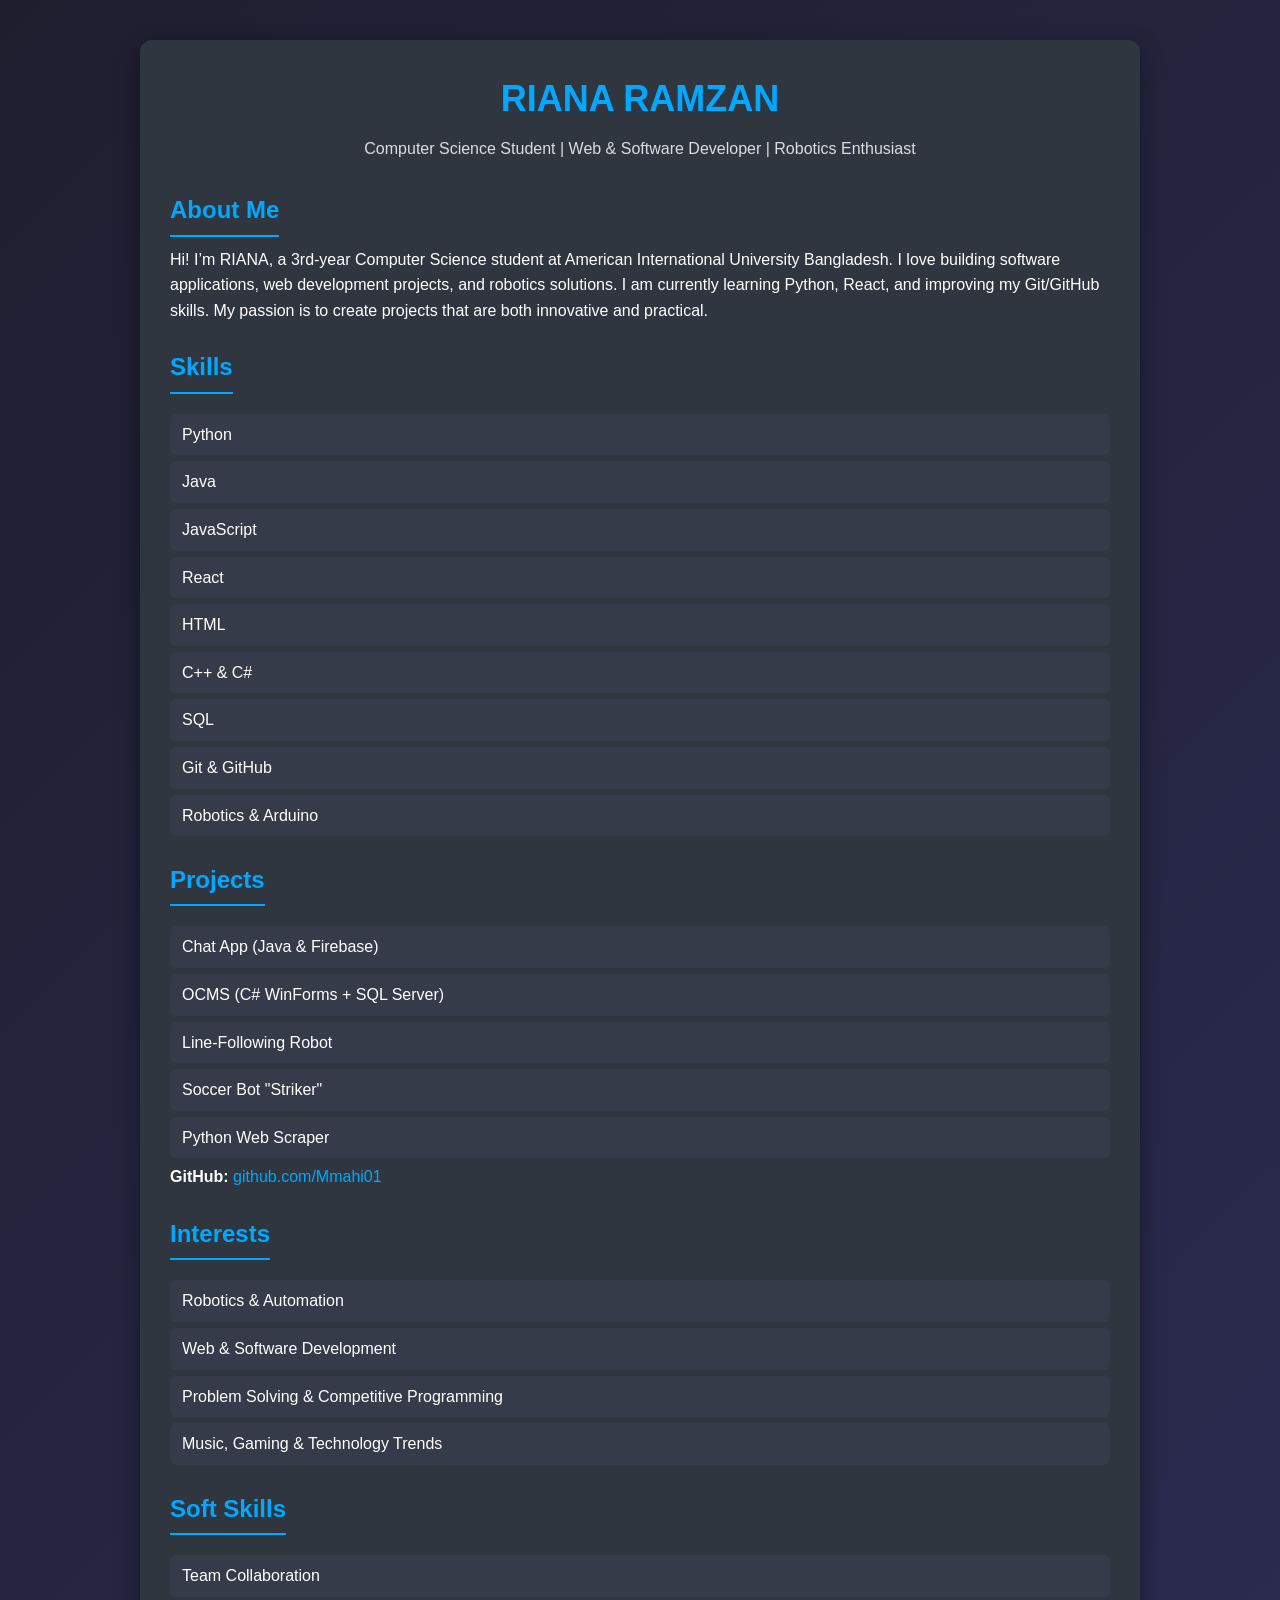
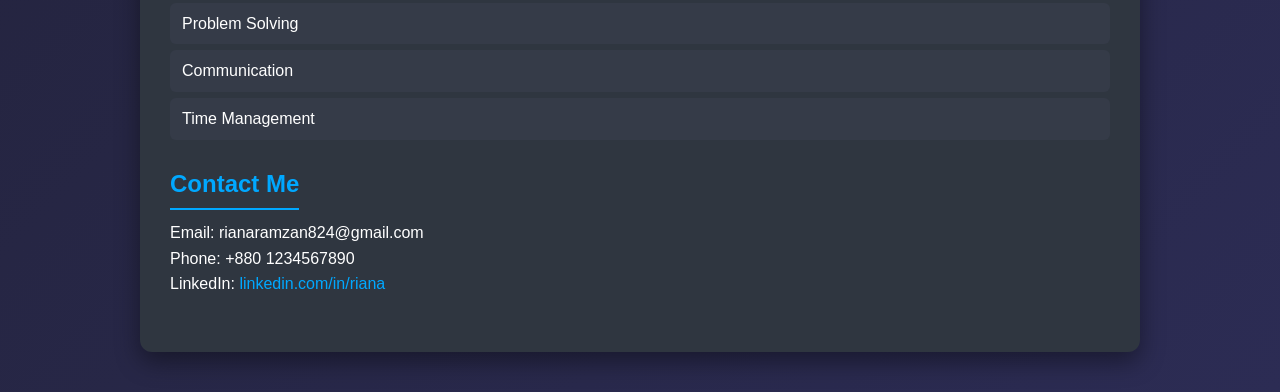
==== task2/index.html @ 592fac8c "Task 2" ====
<!DOCTYPE html>
<html lang="en">
<head>
    <meta charset="UTF-8">
    <title>RIANA RAMZAN | Portfolio</title>
    <link rel="stylesheet" href="style.css">
</head>
<body>

    <div class="container">

        <header>
            <h1>RIANA RAMZAN</h1>
            <p class="tagline">Computer Science Student | Web & Software Developer | Robotics Enthusiast</p>
        </header>

        <section>
            <h2>About Me</h2>
            <p>
                Hi! I’m RIANA, a 3rd-year Computer Science student at American International University Bangladesh. 
                I love building software applications, web development projects, and robotics solutions. 
                I am currently learning Python, React, and improving my Git/GitHub skills. 
                My passion is to create projects that are both innovative and practical.
            </p>
        </section>

        <section>
            <h2>Skills</h2>
            <ul class="skills">
                <li>Python</li>
                <li>Java</li>
                <li>JavaScript</li>
                <li>React</li>
                <li>HTML</li>
                <li>C++ & C#</li>
                <li>SQL</li>
                <li>Git & GitHub</li>
                <li>Robotics & Arduino</li>
            </ul>
        </section>

        <section>
            <h2>Projects</h2>
            <ul class="projects">
                <li>Chat App (Java & Firebase)</li>
                <li>OCMS (C# WinForms + SQL Server)</li>
                <li>Line-Following Robot</li>
                <li>Soccer Bot "Striker"</li>
                <li>Python Web Scraper</li>
            </ul>
            <p><strong>GitHub:</strong> 
                <a href="https://github.com/Mmahi01" target="_blank">
                    github.com/Mmahi01
                </a>
            </p>
        </section>

        <section>
            <h2>Interests</h2>
            <ul>
                <li>Robotics & Automation</li>
                <li>Web & Software Development</li>
                <li>Problem Solving & Competitive Programming</li>
                <li>Music, Gaming & Technology Trends</li>
            </ul>
        </section>

        <section>
            <h2>Soft Skills</h2>
            <ul>
                <li>Team Collaboration</li>
                <li>Problem Solving</li>
                <li>Communication</li>
                <li>Time Management</li>
            </ul>
        </section>

        <section>
            <h2>Contact Me</h2>
            <p>Email: rianaramzan824@gmail.com</p>
            <p>Phone: +880 1234567890</p>
            <p>
                LinkedIn: 
                <a href="https://linkedin.com/in/riana" target="_blank">
                    linkedin.com/in/riana
                </a>
            </p>
        </section>

    </div>

</body>
</html>
---- task2/style.css ----
/* Reset */
* {
    margin: 0;
    padding: 0;
    box-sizing: border-box;
}

/* Body */
body {
    font-family: 'Segoe UI', Tahoma, Geneva, Verdana, sans-serif;
    background: linear-gradient(135deg, #1e1e2f, #2c2c54);
    color: #ffffff;
    line-height: 1.6;
}

/* Container */
.container {
    width: 85%;
    max-width: 1000px;
    margin: 40px auto;
    background: #2f3640;
    padding: 30px;
    border-radius: 12px;
    box-shadow: 0 10px 25px rgba(0, 0, 0, 0.4);
}

/* Header */
header {
    text-align: center;
    margin-bottom: 30px;
}

header h1 {
    font-size: 36px;
    color: #00a8ff;
}

.tagline {
    font-size: 16px;
    color: #dcdde1;
    margin-top: 8px;
}

/* Sections */
section {
    margin-bottom: 25px;
}

section h2 {
    color: #00a8ff;
    margin-bottom: 10px;
    border-bottom: 2px solid #00a8ff;
    display: inline-block;
    padding-bottom: 5px;
}

/* Lists */
ul {
    list-style: none;
    margin-top: 10px;
}

ul li {
    background: #353b48;
    margin: 6px 0;
    padding: 8px 12px;
    border-radius: 6px;
    transition: 0.3s;
}

ul li:hover {
    background: #00a8ff;
    transform: translateX(5px);
}

/* Links */
a {
    color: #00a8ff;
    text-decoration: none;
}

a:hover {
    text-decoration: underline;
}

/* Responsive */
@media (max-width: 768px) {
    .container {
        width: 95%;
        padding: 20px;
    }

    header h1 {
        font-size: 28px;
    }
}
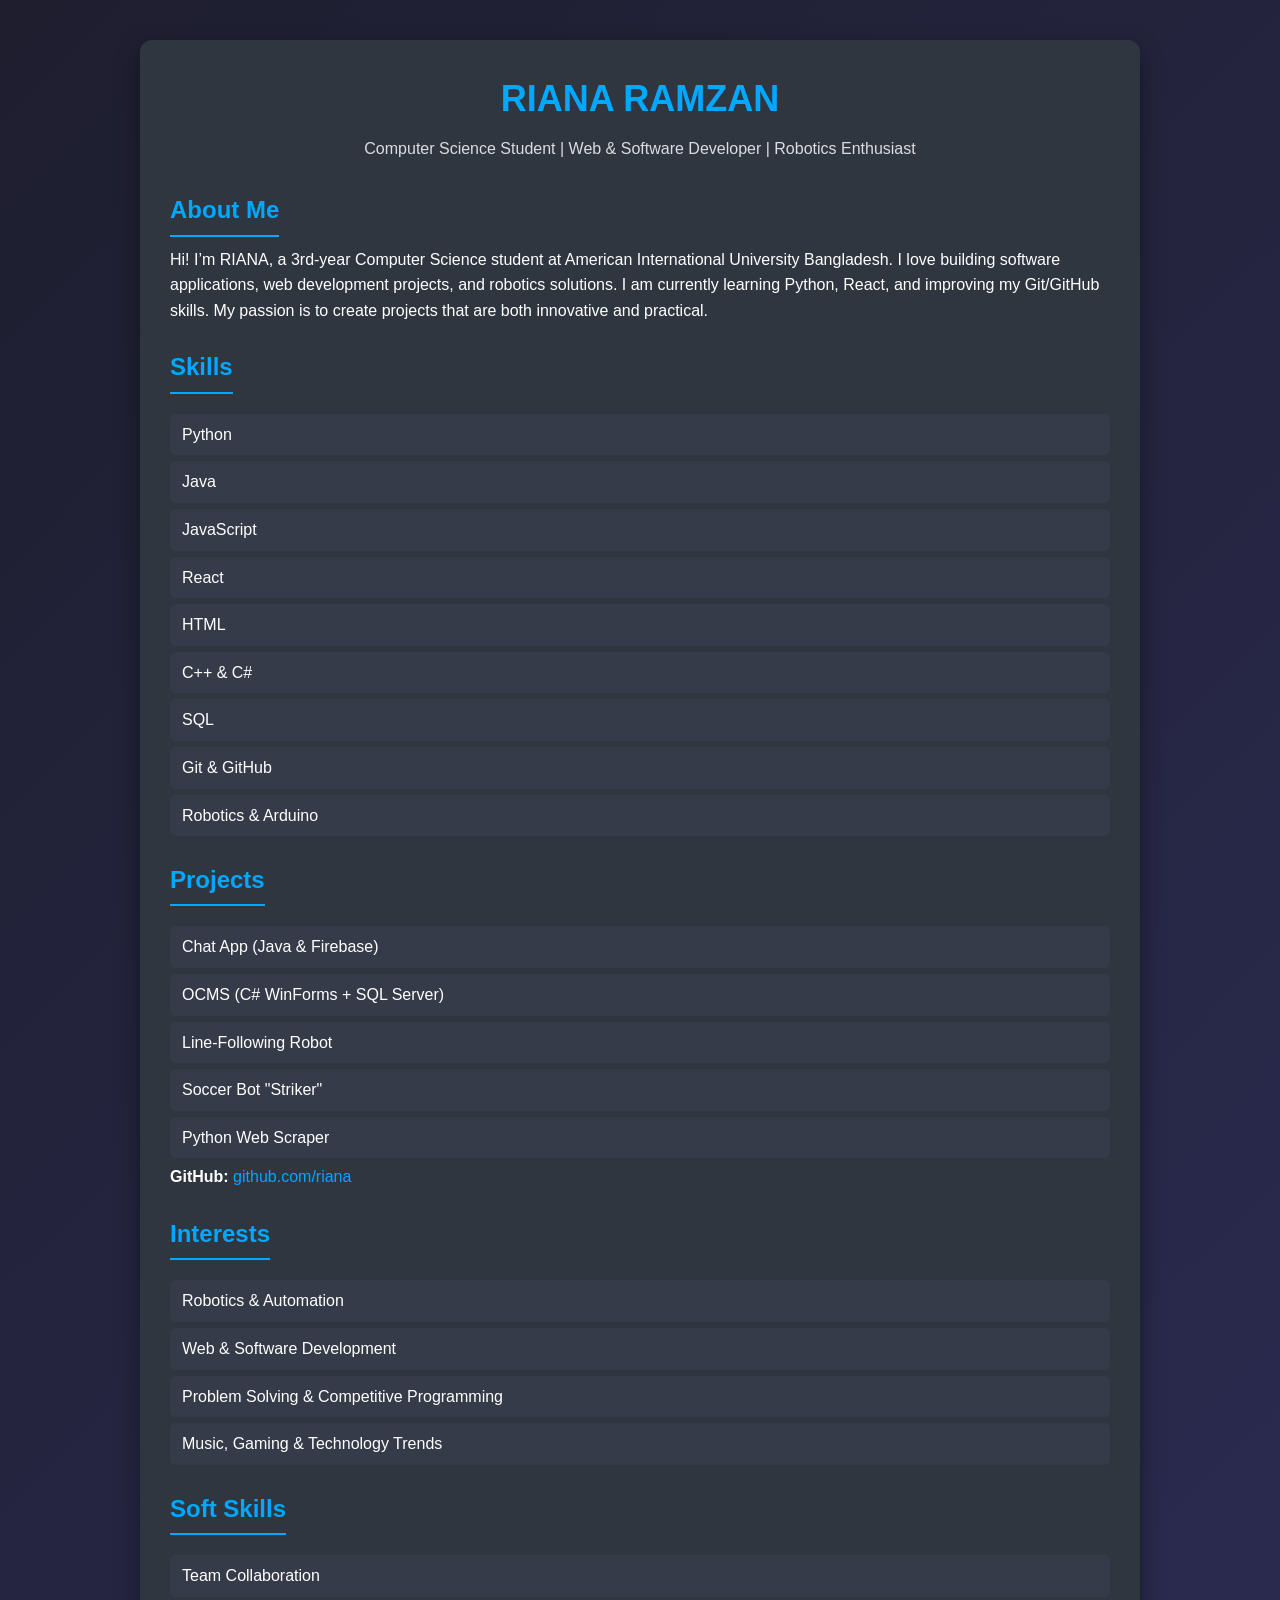
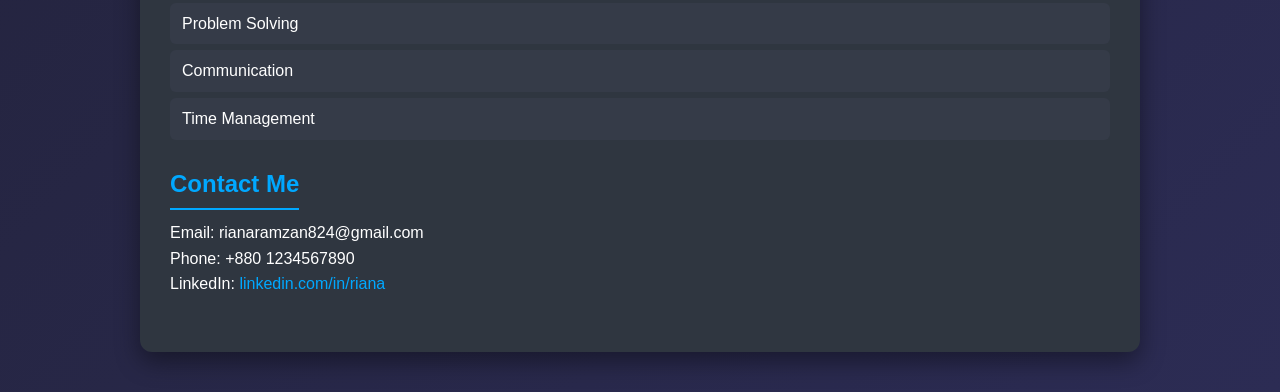
==== commit 28c0836f: "Update index.html" ====
--- a/task2/index.html
+++ b/task2/index.html
@@ -49,8 +49,8 @@
                 <li>Python Web Scraper</li>
             </ul>
             <p><strong>GitHub:</strong> 
-                <a href="https://github.com/Mmahi01" target="_blank">
-                    github.com/Mmahi01
+                <a href="https://github.com/riana" target="_blank">
+                    github.com/riana
                 </a>
             </p>
         </section>
@@ -90,4 +90,4 @@
     </div>
 
 </body>
-</html>+</html>
